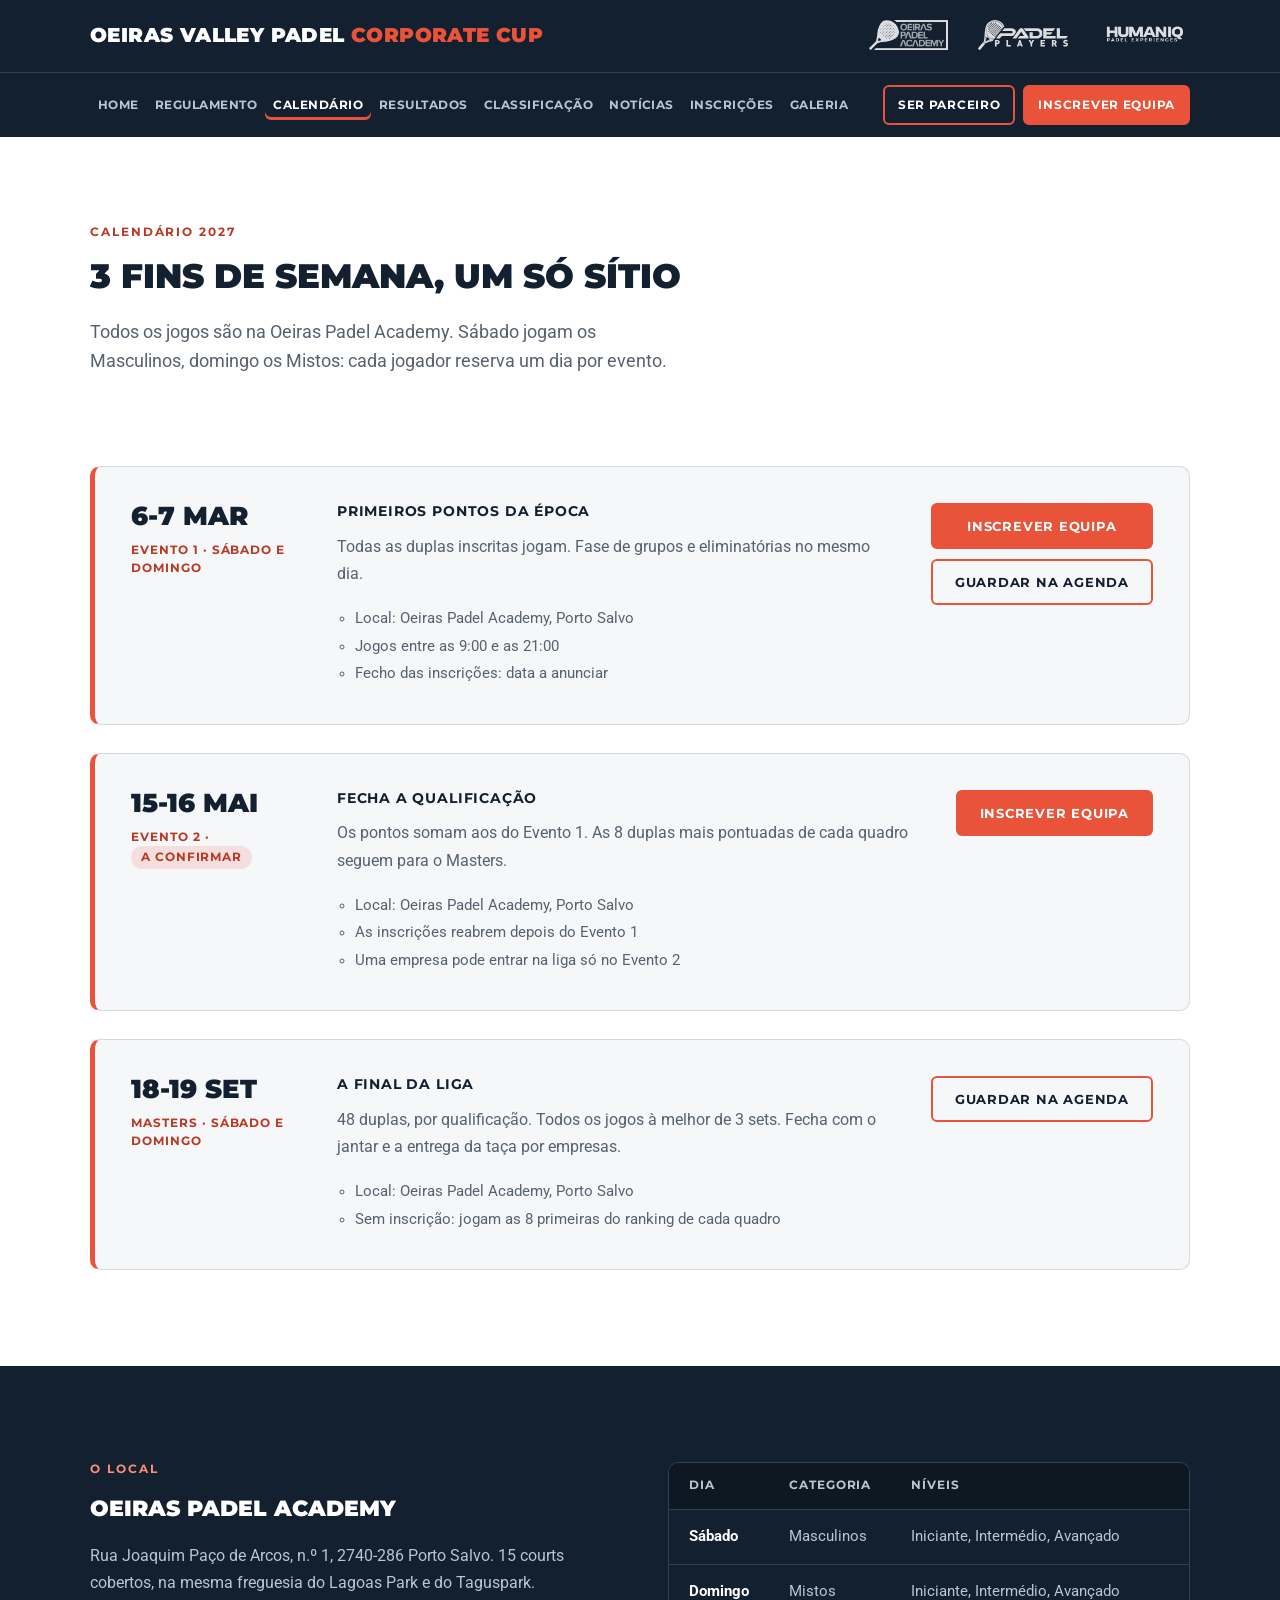
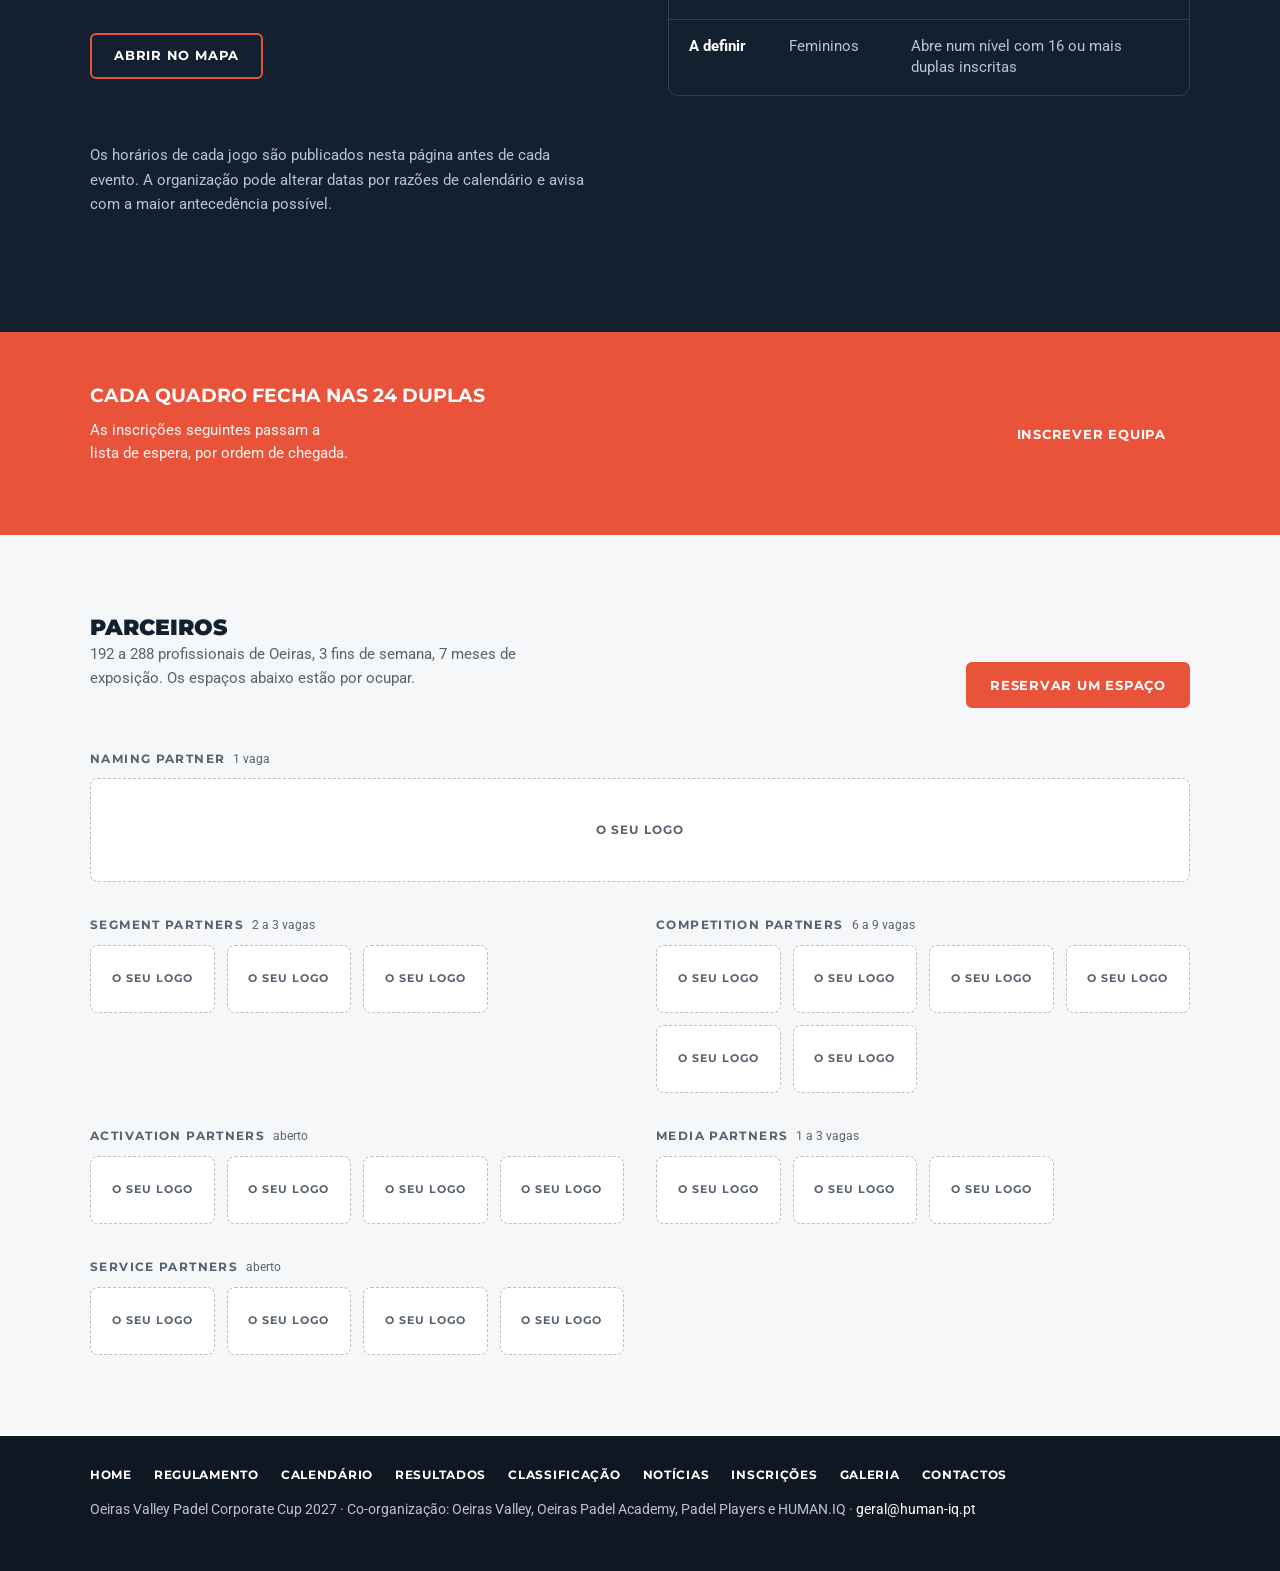
==== calendario.html @ 3c4a28ff "Add files via upload" ====
<!doctype html>
<html lang="pt-PT">
<head>
<meta charset="utf-8">
<meta name="viewport" content="width=device-width,initial-scale=1,viewport-fit=cover">
<title>Calendário · Oeiras Valley Padel Corporate Cup 2027</title>
<meta name="description" content="Datas e local da Oeiras Valley Padel Corporate Cup 2027: Evento 1 a 6-7 de março, Evento 2 a 15-16 de maio (a confirmar) e Masters a 18-19 de setembro.">
<link rel="preconnect" href="https://fonts.googleapis.com">
<link rel="stylesheet" href="https://fonts.googleapis.com/css2?family=Montserrat:wght@700;900&family=Roboto:wght@400;500;700&display=swap">
<link rel="stylesheet" href="assets/css/site.css">
</head>
<body class="ov-page" data-page="calendario">
<div id="ov-header"></div>

<main id="conteudo">

<section class="ov-pagehead">
  <div class="ov-wrap">
    <p class="ov-eyebrow">Calendário 2027</p>
    <h2 class="ov-h2">3 fins de semana, um só sítio</h2>
    <p class="ov-lead">Todos os jogos são na Oeiras Padel Academy. Sábado jogam os Masculinos, domingo os Mistos: cada jogador reserva um dia por evento.</p>
  </div>
</section>

<section class="ov-section ov-tight">
  <div class="ov-wrap">
    <ol class="ov-timeline">
      <li class="ov-event">
        <div class="ov-date">6-7 mar<small>Evento 1 · sábado e domingo</small></div>
        <div>
          <h3 class="ov-h4">Primeiros pontos da época</h3>
          <p>Todas as duplas inscritas jogam. Fase de grupos e eliminatórias no mesmo dia.</p>
          <ul>
            <li>Local: Oeiras Padel Academy, Porto Salvo</li>
            <li>Jogos entre as 9:00 e as 21:00</li>
            <li>Fecho das inscrições: data a anunciar</li>
          </ul>
        </div>
        <div class="ov-side">
          <a class="ov-btn" href="inscricoes.html">Inscrever equipa</a>
          <a class="ov-btn ov-ghost ov-sm" data-ics="Corporate Cup Evento 1|20270306|20270308" href="#">Guardar na agenda</a>
        </div>
      </li>
      <li class="ov-event">
        <div class="ov-date">15-16 mai<small>Evento 2 · <span class="ov-tag">A confirmar</span></small></div>
        <div>
          <h3 class="ov-h4">Fecha a qualificação</h3>
          <p>Os pontos somam aos do Evento 1. As 8 duplas mais pontuadas de cada quadro seguem para o Masters.</p>
          <ul>
            <li>Local: Oeiras Padel Academy, Porto Salvo</li>
            <li>As inscrições reabrem depois do Evento 1</li>
            <li>Uma empresa pode entrar na liga só no Evento 2</li>
          </ul>
        </div>
        <div class="ov-side">
          <a class="ov-btn" href="inscricoes.html">Inscrever equipa</a>
        </div>
      </li>
      <li class="ov-event">
        <div class="ov-date">18-19 set<small>Masters · sábado e domingo</small></div>
        <div>
          <h3 class="ov-h4">A final da liga</h3>
          <p>48 duplas, por qualificação. Todos os jogos à melhor de 3 sets. Fecha com o jantar e a entrega da taça por empresas.</p>
          <ul>
            <li>Local: Oeiras Padel Academy, Porto Salvo</li>
            <li>Sem inscrição: jogam as 8 primeiras do ranking de cada quadro</li>
          </ul>
        </div>
        <div class="ov-side">
          <a class="ov-btn ov-ghost ov-sm" data-ics="Corporate Cup Masters|20270918|20270920" href="#">Guardar na agenda</a>
        </div>
      </li>
    </ol>
  </div>
</section>

<section class="ov-section ov-alt">
  <div class="ov-wrap">
    <div class="ov-grid ov-g2">
      <div>
        <p class="ov-eyebrow">O local</p>
        <h3 class="ov-h3">Oeiras Padel Academy</h3>
        <p class="ov-text">Rua Joaquim Paço de Arcos, n.º 1, 2740-286 Porto Salvo. 15 courts cobertos, na mesma freguesia do Lagoas Park e do Taguspark.</p>
        <div class="ov-actions">
          <a class="ov-btn ov-ghost" href="https://www.google.com/maps/search/?api=1&query=Oeiras+Padel+Academy+Porto+Salvo" target="_blank" rel="noopener">Abrir no mapa</a>
        </div>
      </div>
      <div class="ov-tablewrap">
        <table class="ov-table">
          <thead><tr><th>Dia</th><th>Categoria</th><th>Níveis</th></tr></thead>
          <tbody>
            <tr><td><strong>Sábado</strong></td><td>Masculinos</td><td>Iniciante, Intermédio, Avançado</td></tr>
            <tr><td><strong>Domingo</strong></td><td>Mistos</td><td>Iniciante, Intermédio, Avançado</td></tr>
            <tr><td><strong>A definir</strong></td><td>Femininos</td><td>Abre num nível com 16 ou mais duplas inscritas</td></tr>
          </tbody>
        </table>
      </div>
    </div>
    <p class="ov-text ov-small" style="margin-top:48px">Os horários de cada jogo são publicados nesta página antes de cada evento. A organização pode alterar datas por razões de calendário e avisa com a maior antecedência possível.</p>
  </div>
</section>

<section class="ov-band">
  <div class="ov-wrap">
    <p>Cada quadro fecha nas 24 duplas<small>As inscrições seguintes passam a lista de espera, por ordem de chegada.</small></p>
    <a class="ov-btn ov-lg" href="inscricoes.html">Inscrever equipa</a>
  </div>
</section>

</main>

<div id="ov-sponsors"></div>
<div id="ov-footer"></div>
<script src="assets/data/dados.js"></script>
<script src="assets/js/site.js"></script>
</body>
</html>
---- assets/css/site.css ----
/* Oeiras Valley Padel Corporate Cup 2027
   Estilos do site. Todas as classes começam por "ov-" para não colidirem com os estilos da ficha de inscrição.
   Tema: as secções são brancas com texto azul (#13202F). As zonas azuis (cabeçalho, herói, .ov-alt, parceiros, rodapé)
   usam as mesmas peças com as variáveis trocadas. */
:root{
  --ov-navy:#13202F; --ov-coral:#E8533A;
  --ov-display:'Montserrat','Arial Black',Arial,sans-serif; --ov-body:'Roboto','Helvetica Neue',Arial,sans-serif;
  /* secção branca */
  --ov-bg:#FFFFFF; --ov-fg:#13202F; --ov-muted:#56626F; --ov-line:#D3DAE1; --ov-card:#F5F7F9; --ov-deep:#EEF2F5; --ov-ink:#B83A24; --ov-num:#E8533A;
}
/* secção azul */
.ov-header,.ov-nav,.ov-hero,.ov-alt,.ov-footer{
  --ov-bg:#13202F; --ov-fg:#FFFFFF; --ov-muted:#B9C5D1; --ov-line:#2E4156; --ov-card:#1A2B3D; --ov-deep:#0E1823; --ov-ink:#FF8C76; --ov-num:#FF8C76;
  background:var(--ov-bg);color:var(--ov-fg);
}
.ov-tint{background:#F5F7F9;--ov-card:#FFFFFF}

body.ov-page{margin:0;background:var(--ov-bg);color:var(--ov-fg);font:16px/1.7 var(--ov-body);-webkit-font-smoothing:antialiased}
body.ov-page *,.ov-header *,.ov-nav *,.ov-sponsors *,.ov-footer *,.ov-pagehead *{box-sizing:border-box}
body.ov-page img{max-width:100%}
body.ov-page p{margin:0 0 18px}
body.ov-page main a{color:var(--ov-ink)}
[hidden]{display:none!important}
.ov-wrap{max-width:1148px;margin:0 auto;padding-inline:max(24px,env(safe-area-inset-left,0px)) max(24px,env(safe-area-inset-right,0px))}
.ov-skip{position:absolute;left:-9999px}
.ov-skip:focus{left:12px;top:12px;z-index:100;background:#fff;color:var(--ov-navy);padding:10px 14px;border-radius:6px}
.ov-header a:focus-visible,.ov-nav a:focus-visible,.ov-nav button:focus-visible,body.ov-page a:focus-visible,body.ov-page button:focus-visible,body.ov-page select:focus-visible,.ov-sponsors a:focus-visible,.ov-footer a:focus-visible{outline:3px solid var(--ov-coral);outline-offset:2px}

/* ===== cabeçalho: nome da competição à esquerda, logos dos co-organizadores à direita ===== */
.ov-header{font-family:var(--ov-body);min-height:72px}
.ov-brand{display:flex;align-items:center;justify-content:space-between;gap:16px 32px;padding-block:20px;flex-wrap:wrap}
.ov-brand h1{margin:0;font:900 clamp(15px,2.1vw,20px)/1.15 var(--ov-display);text-transform:uppercase;letter-spacing:.02em;text-wrap:balance;color:#fff}
.ov-brand h1 a{color:inherit;text-decoration:none}
.ov-brand h1 span{color:var(--ov-coral)}
.ov-orgs{display:flex;align-items:center;gap:30px;list-style:none;margin:0;padding:0}
.ov-orgs a{display:block;line-height:0;opacity:.85;transition:opacity .15s}
.ov-orgs a:hover{opacity:1}
.ov-orgs img{height:30px;width:auto;display:block}
/* versão minimalista: logos a uma só cor (branco) sobre o azul */
.ov-mono{filter:brightness(0) invert(1)}
@media (max-width:640px){.ov-orgs{gap:20px}.ov-orgs img{height:22px}}

/* ===== navegação: fica presa ao topo, com os 2 CTA sempre à vista ===== */
.ov-nav{position:sticky;top:0;z-index:50;border-top:1px solid var(--ov-line);font-family:var(--ov-body)}
.ov-nav .ov-wrap{display:flex;align-items:center;gap:12px;min-height:64px}
.ov-nav ul{display:flex;gap:0;list-style:none;margin:0;padding:0;flex:1;min-width:0}
.ov-nav li a{display:block;padding:8px 8px;border-radius:6px;color:var(--ov-muted);text-decoration:none;font:700 12px/1.2 var(--ov-display);text-transform:uppercase;letter-spacing:.04em;white-space:nowrap}
.ov-nav li a:hover{color:#fff;background:var(--ov-card)}
.ov-nav li a[aria-current=page]{color:#fff;box-shadow:inset 0 -3px 0 var(--ov-coral)}
.ov-cta{display:flex;gap:8px;flex:none}
.ov-toggle{display:none;background:transparent;color:#fff;border:1px solid var(--ov-line);border-radius:6px;padding:10px 12px;min-height:40px;font:700 12.5px/1 var(--ov-display);text-transform:uppercase;letter-spacing:.06em;cursor:pointer}
@media (max-width:1170px){
  .ov-toggle{display:block}
  .ov-nav .ov-wrap{flex-wrap:wrap;padding-block:10px}
  .ov-cta{margin-left:auto}
  .ov-nav ul{display:none;flex-basis:100%;flex-direction:column;gap:0;padding-bottom:6px}
  .ov-nav.ov-open ul{display:flex}
  .ov-nav li a{padding:14px 4px;border-bottom:1px solid var(--ov-line);border-radius:0}
}

/* ===== botões ===== */
.ov-btn,body.ov-page main a.ov-btn{display:inline-flex;align-items:center;justify-content:center;gap:8px;min-height:46px;padding:13px 22px;border-radius:6px;border:2px solid var(--ov-coral);background:var(--ov-coral);color:#fff;text-decoration:none;font:700 13px/1.1 var(--ov-display);text-transform:uppercase;letter-spacing:.06em;cursor:pointer;text-align:center}
.ov-btn:hover{filter:brightness(1.08)}
.ov-btn.ov-ghost,body.ov-page main a.ov-btn.ov-ghost{background:transparent;color:var(--ov-fg)}
.ov-btn.ov-ghost:hover{background:rgba(232,83,58,.12);filter:none}
.ov-btn.ov-sm{min-height:40px;padding:9px 13px;font-size:12px}
.ov-btn.ov-lg{min-height:52px;padding:15px 26px;font-size:13.5px}
@media (max-width:420px){.ov-cta .ov-ghost{display:none}}

/* ===== blocos de página ===== */
.ov-section{padding-block:96px}
.ov-section.ov-tight{padding-block:40px 96px}
.ov-eyebrow{font:700 12px/1.2 var(--ov-display);letter-spacing:.16em;text-transform:uppercase;color:var(--ov-ink);margin:0 0 18px}
.ov-h2{font:900 clamp(24px,3.4vw,34px)/1.15 var(--ov-display);text-transform:uppercase;margin:0 0 22px;text-wrap:balance;color:var(--ov-fg)}
.ov-h3{font:900 clamp(18px,2.2vw,22px)/1.25 var(--ov-display);text-transform:uppercase;margin:0 0 20px;text-wrap:balance;color:var(--ov-fg)}
.ov-h4{font:700 13.5px/1.3 var(--ov-display);text-transform:uppercase;letter-spacing:.06em;margin:0 0 12px;color:var(--ov-fg)}
.ov-lead{font-size:17.5px;line-height:1.65;color:var(--ov-muted);max-width:60ch;margin:0}
.ov-text{max-width:64ch;color:var(--ov-muted)}
.ov-text strong,.ov-lead strong{color:var(--ov-fg)}
.ov-small{font-size:14.5px;margin-top:28px}
.ov-actions{display:flex;flex-wrap:wrap;gap:14px;margin-top:36px}
.ov-gap{margin-top:56px}
.ov-gap-lg{margin-top:88px}
.ov-pagehead{padding-block:88px 32px;background:var(--ov-bg);color:var(--ov-fg)}

/* herói da home */
.ov-hero{position:relative;overflow:hidden}
.ov-hero .ov-wrap{display:grid;grid-template-columns:minmax(0,1.15fr) minmax(0,.85fr);gap:48px;align-items:center;padding-block:104px 96px}
.ov-hero .ov-h2{font-size:clamp(30px,4.6vw,48px);line-height:1.08;margin-bottom:26px}
.ov-facts{display:flex;flex-wrap:wrap;gap:10px 28px;margin:44px 0 0;padding:0;list-style:none;font-size:14.5px;color:var(--ov-muted)}
.ov-facts b{color:var(--ov-ink);font-weight:700;margin-right:8px}
.ov-court{height:360px;display:grid;place-items:center;min-width:0}
.ov-court svg{display:block;width:250px;height:auto;overflow:visible;transform:perspective(900px) rotateX(52deg) rotateZ(-32deg);transform-origin:center}
@media (max-width:860px){.ov-hero .ov-wrap{grid-template-columns:1fr;padding-block:64px 48px;gap:24px}.ov-court{height:230px;order:2}.ov-court svg{width:170px}}
@media (prefers-reduced-motion:no-preference){.ov-ball{animation:ov-ball 3.2s ease-in-out infinite alternate}@keyframes ov-ball{from{transform:translate(0,0)}to{transform:translate(64px,-150px)}}}

/* grelhas e cartões */
.ov-grid{display:grid;gap:28px}
.ov-g2{grid-template-columns:repeat(2,minmax(0,1fr));gap:56px}
.ov-g2.ov-cards{gap:28px}
.ov-g3{grid-template-columns:repeat(3,minmax(0,1fr))}
.ov-g4{grid-template-columns:repeat(4,minmax(0,1fr))}
@media (max-width:980px){.ov-g3,.ov-g4{grid-template-columns:repeat(2,minmax(0,1fr))}}
@media (max-width:760px){.ov-g2{grid-template-columns:1fr;gap:40px}}
@media (max-width:600px){.ov-g3,.ov-g4{grid-template-columns:1fr}}
.ov-card{background:var(--ov-card);border:1px solid var(--ov-line);border-radius:10px;padding:30px;min-width:0}
.ov-card p:last-child{margin-bottom:0}
.ov-card p{color:var(--ov-muted)}
.ov-card.ov-accent{border-left:5px solid var(--ov-coral)}
.ov-num{font:900 clamp(34px,4.6vw,48px)/1 var(--ov-display);color:var(--ov-num);font-variant-numeric:tabular-nums;display:block;margin-bottom:14px}
.ov-stat b{display:block;font:700 13.5px/1.3 var(--ov-display);text-transform:uppercase;letter-spacing:.06em;margin-bottom:6px}
.ov-stat span:last-child{color:var(--ov-muted);font-size:14.5px;line-height:1.55;display:block}
.ov-tag{display:inline-block;font:700 11.5px/1 var(--ov-display);letter-spacing:.08em;text-transform:uppercase;padding:6px 10px;border-radius:999px;background:rgba(232,83,58,.14);color:var(--ov-ink);vertical-align:middle}
.ov-tag.ov-neutral{background:var(--ov-deep);color:var(--ov-muted);margin-right:8px}

/* faixa dupla de CTA: equipas e parceiros */
.ov-hooks{display:grid;grid-template-columns:repeat(2,minmax(0,1fr));gap:28px}
@media (max-width:760px){.ov-hooks{grid-template-columns:1fr}}
.ov-hook{border-radius:12px;padding:40px;display:flex;flex-direction:column;gap:14px;align-items:flex-start}
.ov-hook .ov-h3{margin:0}
.ov-hook p{margin:0 0 14px;max-width:44ch}
.ov-hook .ov-btn{margin-top:auto}
.ov-hook.ov-team{background:var(--ov-coral);color:#fff}
.ov-hook.ov-team .ov-h3{color:#fff}
.ov-hook.ov-team .ov-btn{background:#fff;border-color:#fff;color:var(--ov-navy)}
.ov-hook.ov-brand-hook{background:transparent;border:2px solid var(--ov-coral)}
.ov-hook.ov-brand-hook p{color:var(--ov-muted)}
.ov-band{background:var(--ov-coral);color:#fff}
.ov-band .ov-wrap{display:flex;flex-wrap:wrap;align-items:center;justify-content:space-between;gap:24px 40px;padding-block:52px}
.ov-band p{margin:0;font:700 clamp(16px,2vw,19px)/1.3 var(--ov-display);text-transform:uppercase;max-width:36ch;text-wrap:balance}
.ov-band small{display:block;font:400 15px/1.55 var(--ov-body);text-transform:none;margin-top:10px;opacity:.95}
.ov-band .ov-btn{background:#fff;border-color:#fff;color:var(--ov-navy)}

/* tabelas */
.ov-tablewrap{overflow-x:auto;border:1px solid var(--ov-line);border-radius:10px;background:var(--ov-bg)}
.ov-table{border-collapse:collapse;width:100%;font-size:14.5px;line-height:1.5;font-variant-numeric:tabular-nums}
.ov-table th,.ov-table td{padding:16px 20px;text-align:left;border-bottom:1px solid var(--ov-line);vertical-align:top}
.ov-table tr:last-child td{border-bottom:0}
.ov-table thead th{font:700 11.5px/1.2 var(--ov-display);text-transform:uppercase;letter-spacing:.08em;color:var(--ov-muted);background:var(--ov-deep);white-space:nowrap}
.ov-table td.ov-n,.ov-table th.ov-n{text-align:right}
.ov-table td.ov-pos{font:900 16px/1.4 var(--ov-display);color:var(--ov-num);width:1%}
.ov-table td.ov-total{font-weight:700;color:var(--ov-fg)}
.ov-table td{color:var(--ov-muted)}
.ov-table td strong{color:var(--ov-fg)}

/* linha do tempo do calendário */
.ov-timeline{list-style:none;margin:0;padding:0;display:grid;gap:28px}
.ov-event{display:grid;grid-template-columns:170px minmax(0,1fr) auto;gap:36px;align-items:start;background:var(--ov-card);border:1px solid var(--ov-line);border-left:5px solid var(--ov-coral);border-radius:10px;padding:36px}
.ov-date{font:900 26px/1 var(--ov-display);text-transform:uppercase;color:var(--ov-fg)}
.ov-date small{display:block;font:700 12px/1.5 var(--ov-display);letter-spacing:.08em;color:var(--ov-ink);margin-top:12px}
.ov-event ul{margin:16px 0 0;padding-left:18px;color:var(--ov-muted);font-size:14.5px;line-height:1.9}
.ov-event p{color:var(--ov-muted);margin:0}
.ov-event .ov-side{display:grid;gap:10px;justify-items:stretch;min-width:190px}
@media (max-width:820px){.ov-event{grid-template-columns:1fr;gap:22px;padding:28px}.ov-event .ov-side{min-width:0;display:flex;flex-wrap:wrap}}

/* filtros (resultados, classificação, galeria) */
.ov-filters{display:flex;flex-wrap:wrap;gap:16px 20px;margin:0 0 36px;align-items:end}
.ov-filters label{display:grid;gap:8px;font:700 11.5px/1.2 var(--ov-display);text-transform:uppercase;letter-spacing:.08em;color:var(--ov-muted)}
.ov-filters select{font:500 15px/1.2 var(--ov-body);color:var(--ov-fg);background:var(--ov-bg);border:1px solid var(--ov-line);border-radius:6px;padding:10px 12px;min-height:46px;min-width:180px}
@media (max-width:600px){.ov-filters label{flex:1 1 140px;min-width:0}.ov-filters select{min-width:0;width:100%}}
.ov-chips{display:flex;flex-wrap:wrap;gap:10px}
.ov-chip{font:700 12px/1 var(--ov-display);text-transform:uppercase;letter-spacing:.06em;color:var(--ov-muted);background:transparent;border:1px solid var(--ov-line);border-radius:999px;padding:11px 16px;min-height:40px;cursor:pointer}
.ov-chip[aria-pressed=true]{background:var(--ov-fg);border-color:var(--ov-fg);color:var(--ov-bg)}
.ov-note{border:1px dashed var(--ov-coral);border-radius:8px;padding:14px 18px;font-size:14px;color:var(--ov-muted);margin:0 0 32px}
.ov-note strong{color:var(--ov-fg)}
.ov-empty{border:1px dashed var(--ov-line);border-radius:10px;padding:56px 24px;text-align:center;color:var(--ov-muted)}
.ov-empty b{display:block;font:700 14px/1.3 var(--ov-display);text-transform:uppercase;letter-spacing:.06em;color:var(--ov-fg);margin-bottom:10px}

/* jogos */
.ov-group{margin:0 0 44px}
.ov-match{display:grid;grid-template-columns:minmax(0,1fr) auto minmax(0,1fr);gap:16px;align-items:center;padding:18px 22px;border-bottom:1px solid var(--ov-line)}
.ov-match:last-child{border-bottom:0}
.ov-side-b{text-align:right}
.ov-match .ov-pair{color:var(--ov-muted);line-height:1.45}
.ov-match .ov-pair b{display:block;color:var(--ov-fg);font-weight:500}
.ov-match .ov-pair small{font-size:13px}
.ov-match .ov-win b{font-weight:700}
.ov-match .ov-win b::before{content:"";display:inline-block;width:8px;height:8px;border-radius:50%;background:var(--ov-coral);margin-right:8px;vertical-align:middle}
.ov-score{font:900 16px/1 var(--ov-display);font-variant-numeric:tabular-nums;color:var(--ov-fg);background:var(--ov-deep);border:1px solid var(--ov-line);border-radius:6px;padding:10px 14px;white-space:nowrap}
@media (max-width:560px){.ov-match{grid-template-columns:1fr auto}.ov-match .ov-score{grid-row:1/3;grid-column:2}.ov-side-b{text-align:left}}

/* notícias e galeria */
.ov-news{display:flex;flex-direction:column;overflow:hidden;padding:0}
.ov-news .ov-body{padding:26px;display:flex;flex-direction:column;gap:10px;flex:1}
.ov-news .ov-meta{font-size:13px;color:var(--ov-muted)}
.ov-news p{font-size:15px;line-height:1.6}
.ov-news .ov-h4{margin:0}
.ov-news .ov-more{margin-top:auto;padding-top:8px;font:700 12px/1.2 var(--ov-display);text-transform:uppercase;letter-spacing:.06em}
.ov-ph{aspect-ratio:16/10;background:repeating-linear-gradient(135deg,var(--ov-deep) 0 14px,var(--ov-card) 14px 28px);display:grid;place-items:center;color:var(--ov-muted);font:700 11.5px/1.5 var(--ov-display);letter-spacing:.1em;text-transform:uppercase;text-align:center;padding:10px}
.ov-thumb{aspect-ratio:16/10;object-fit:cover;width:100%;display:block}
.ov-gallery{display:grid;grid-template-columns:repeat(3,minmax(0,1fr));gap:24px}
@media (max-width:800px){.ov-gallery{grid-template-columns:repeat(2,minmax(0,1fr))}}
@media (max-width:480px){.ov-gallery{grid-template-columns:1fr}}
.ov-tile{position:relative;margin:0;border:1px solid var(--ov-line);border-radius:10px;overflow:hidden;background:var(--ov-card)}
.ov-tile a,.ov-tile button{display:block;width:100%;padding:0;border:0;background:none;color:inherit;cursor:pointer;text-align:left}
.ov-tile figcaption{padding:14px 16px;font-size:13.5px;color:var(--ov-muted);display:flex;justify-content:space-between;gap:10px;align-items:center}
.ov-tile .ov-tag{position:absolute;top:12px;left:12px;background:var(--ov-navy);color:#fff}
.ov-lightbox{border:0;padding:0;background:transparent;max-width:min(1000px,94vw);max-height:92vh}
.ov-lightbox::backdrop{background:rgba(6,12,19,.88)}
.ov-lightbox img{display:block;max-width:100%;max-height:82vh;border-radius:8px}
.ov-lightbox p{color:#fff;margin:10px 0 0;font:15px/1.4 var(--ov-body)}
.ov-lightbox button{position:absolute;top:8px;right:8px;background:var(--ov-navy);color:#fff;border:1px solid #2E4156;border-radius:6px;padding:8px 12px;cursor:pointer;font:700 12px var(--ov-display);text-transform:uppercase}

/* contactos */
.ov-contact{display:grid;gap:14px;align-content:start;padding:36px}
.ov-contact .ov-logo{height:64px;display:flex;align-items:center;margin-bottom:6px}
.ov-contact .ov-logo img{max-height:52px;max-width:190px;width:auto}
.ov-contact .ov-logo.ov-plate{background:var(--ov-navy);border-radius:8px;padding:10px 18px;justify-self:start}
.ov-contact .ov-logo.ov-plate img{max-height:40px}
.ov-contact .ov-h4{margin:0}
.ov-contact dl{margin:8px 0 0;display:grid;gap:14px;font-size:15px}
.ov-contact dt{font:700 11.5px/1.2 var(--ov-display);text-transform:uppercase;letter-spacing:.08em;color:var(--ov-muted)}
.ov-contact dd{margin:4px 0 0;overflow-wrap:anywhere}
.ov-todo{color:var(--ov-muted);font-style:italic}

/* ===== parceiros: última secção de cada página ===== */
.ov-sponsors{background:#F5F7F9;color:var(--ov-fg);font-family:var(--ov-body);padding-block:80px}
.ov-sponsors-head{display:flex;flex-wrap:wrap;justify-content:space-between;align-items:end;gap:20px 32px;margin-bottom:44px}
.ov-sponsors-head h2{font:900 clamp(18px,2.2vw,22px)/1.2 var(--ov-display);text-transform:uppercase;margin:0}
.ov-sponsors-head p{margin:10px 0 0;color:var(--ov-muted);font-size:15px;line-height:1.6;max-width:56ch}
.ov-tiers{display:grid;grid-template-columns:repeat(12,minmax(0,1fr));gap:36px 32px}
.ov-tier{grid-column:span 6;min-width:0}
.ov-tier.ov-t1{grid-column:span 12}
.ov-tier h3{font:700 11.5px/1.2 var(--ov-display);letter-spacing:.12em;text-transform:uppercase;color:var(--ov-muted);margin:0 0 12px;display:flex;gap:8px;align-items:baseline}
.ov-tier h3 small{font:400 12px var(--ov-body);letter-spacing:0;text-transform:none}
.ov-slots{display:grid;gap:12px;grid-template-columns:repeat(auto-fill,minmax(120px,1fr))}
.ov-slot{height:68px;border:1px dashed #B4C0CC;border-radius:8px;background:#fff;display:grid;place-items:center;padding:8px;color:var(--ov-muted);font:700 10.5px/1.2 var(--ov-display);letter-spacing:.1em;text-transform:uppercase;text-align:center;text-decoration:none}
a.ov-slot:hover{border-color:var(--ov-coral);color:var(--ov-ink)}
.ov-slot.ov-filled{border-style:solid;background:#fff}
.ov-slot img{max-height:100%;max-width:100%;object-fit:contain}
.ov-t1 .ov-slots{grid-template-columns:minmax(0,1fr)}
.ov-t1 .ov-slot{height:104px;font-size:12px}
@media (max-width:760px){.ov-tier{grid-column:span 12}}

/* ===== rodapé: separado do corpo por uma linha branca contínua de 1pt ===== */
.ov-footer{--ov-bg:#0E1823;border-top:1pt solid #FFFFFF;color:var(--ov-muted);font:13.5px/1.6 var(--ov-body);text-align:left;padding:28px 0 32px}
.ov-footer .ov-wrap{display:grid;gap:14px}
.ov-footer nav ul{display:flex;flex-wrap:wrap;gap:6px 22px;list-style:none;margin:0;padding:0}
.ov-footer a{color:#fff;text-decoration:none}
.ov-footer a:hover{text-decoration:underline}
.ov-footer nav a{font:700 12px/1.6 var(--ov-display);text-transform:uppercase;letter-spacing:.06em}
.ov-footer p{margin:0}
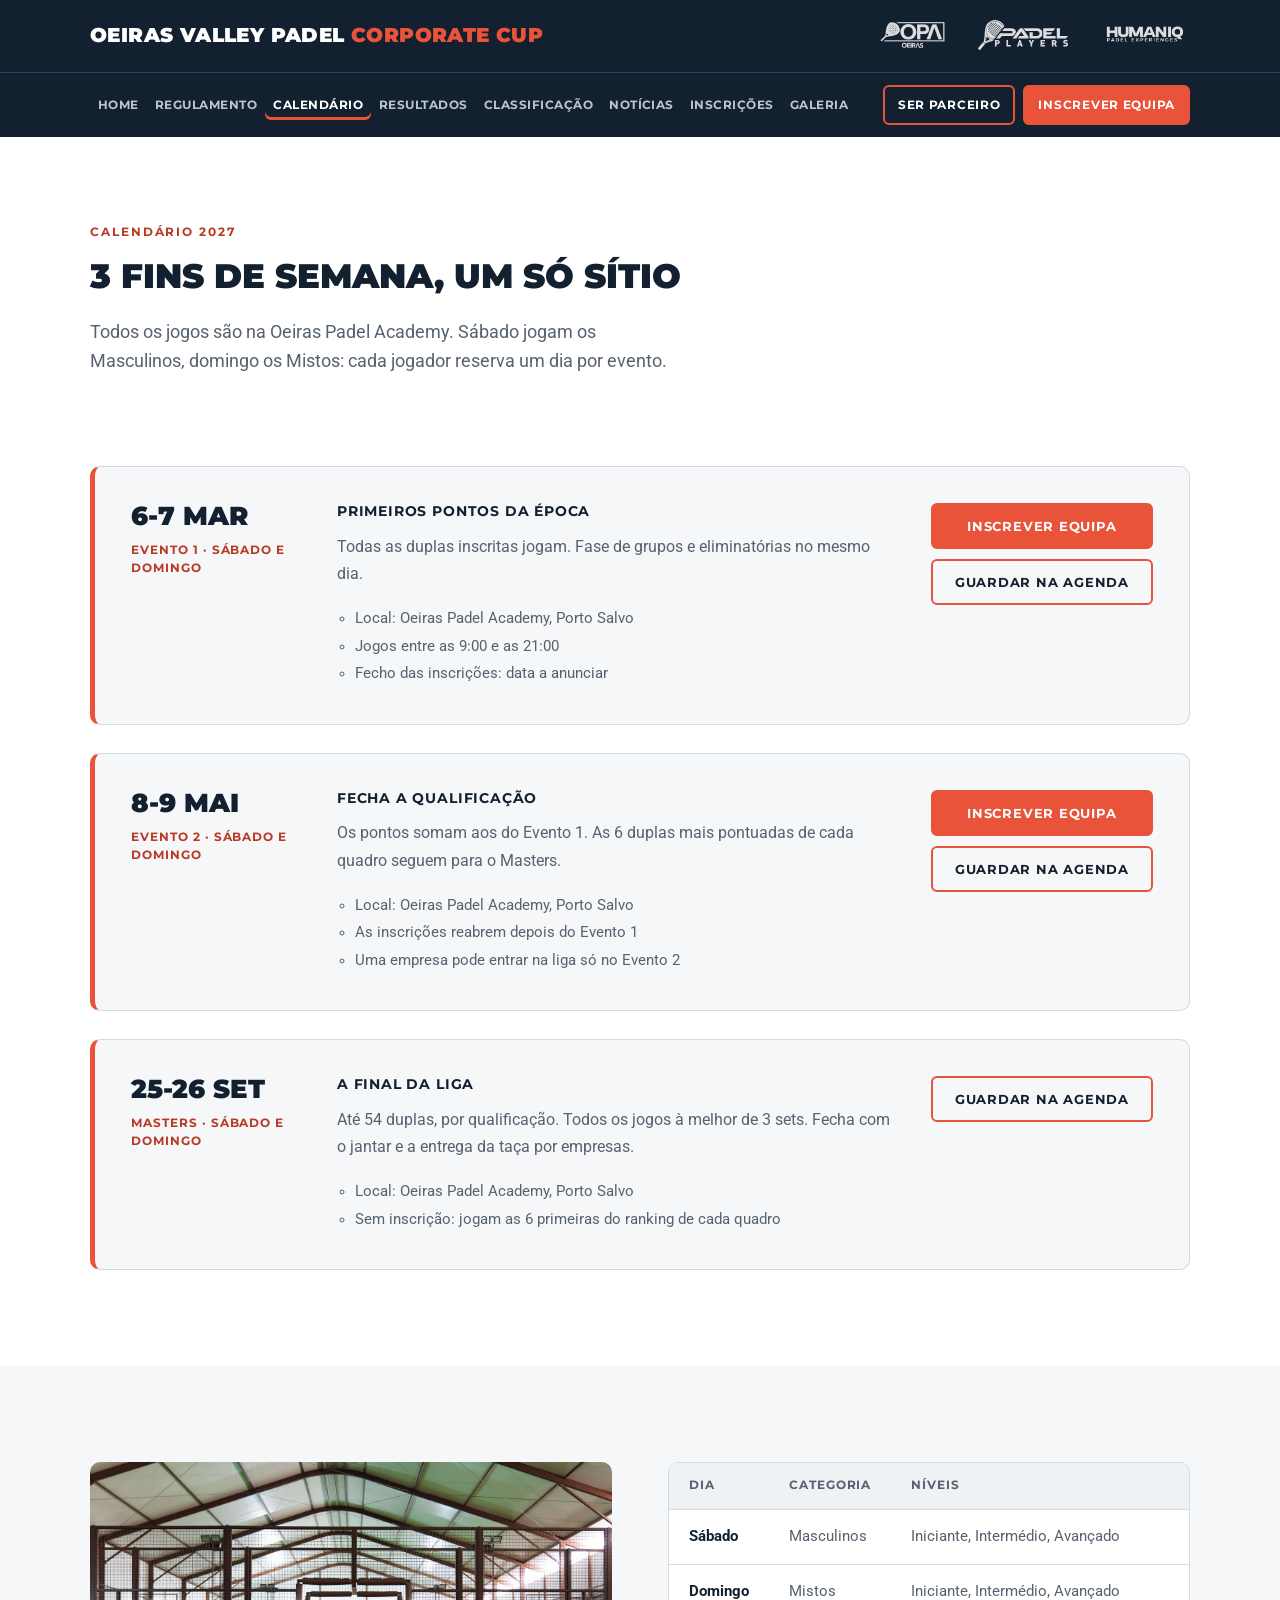
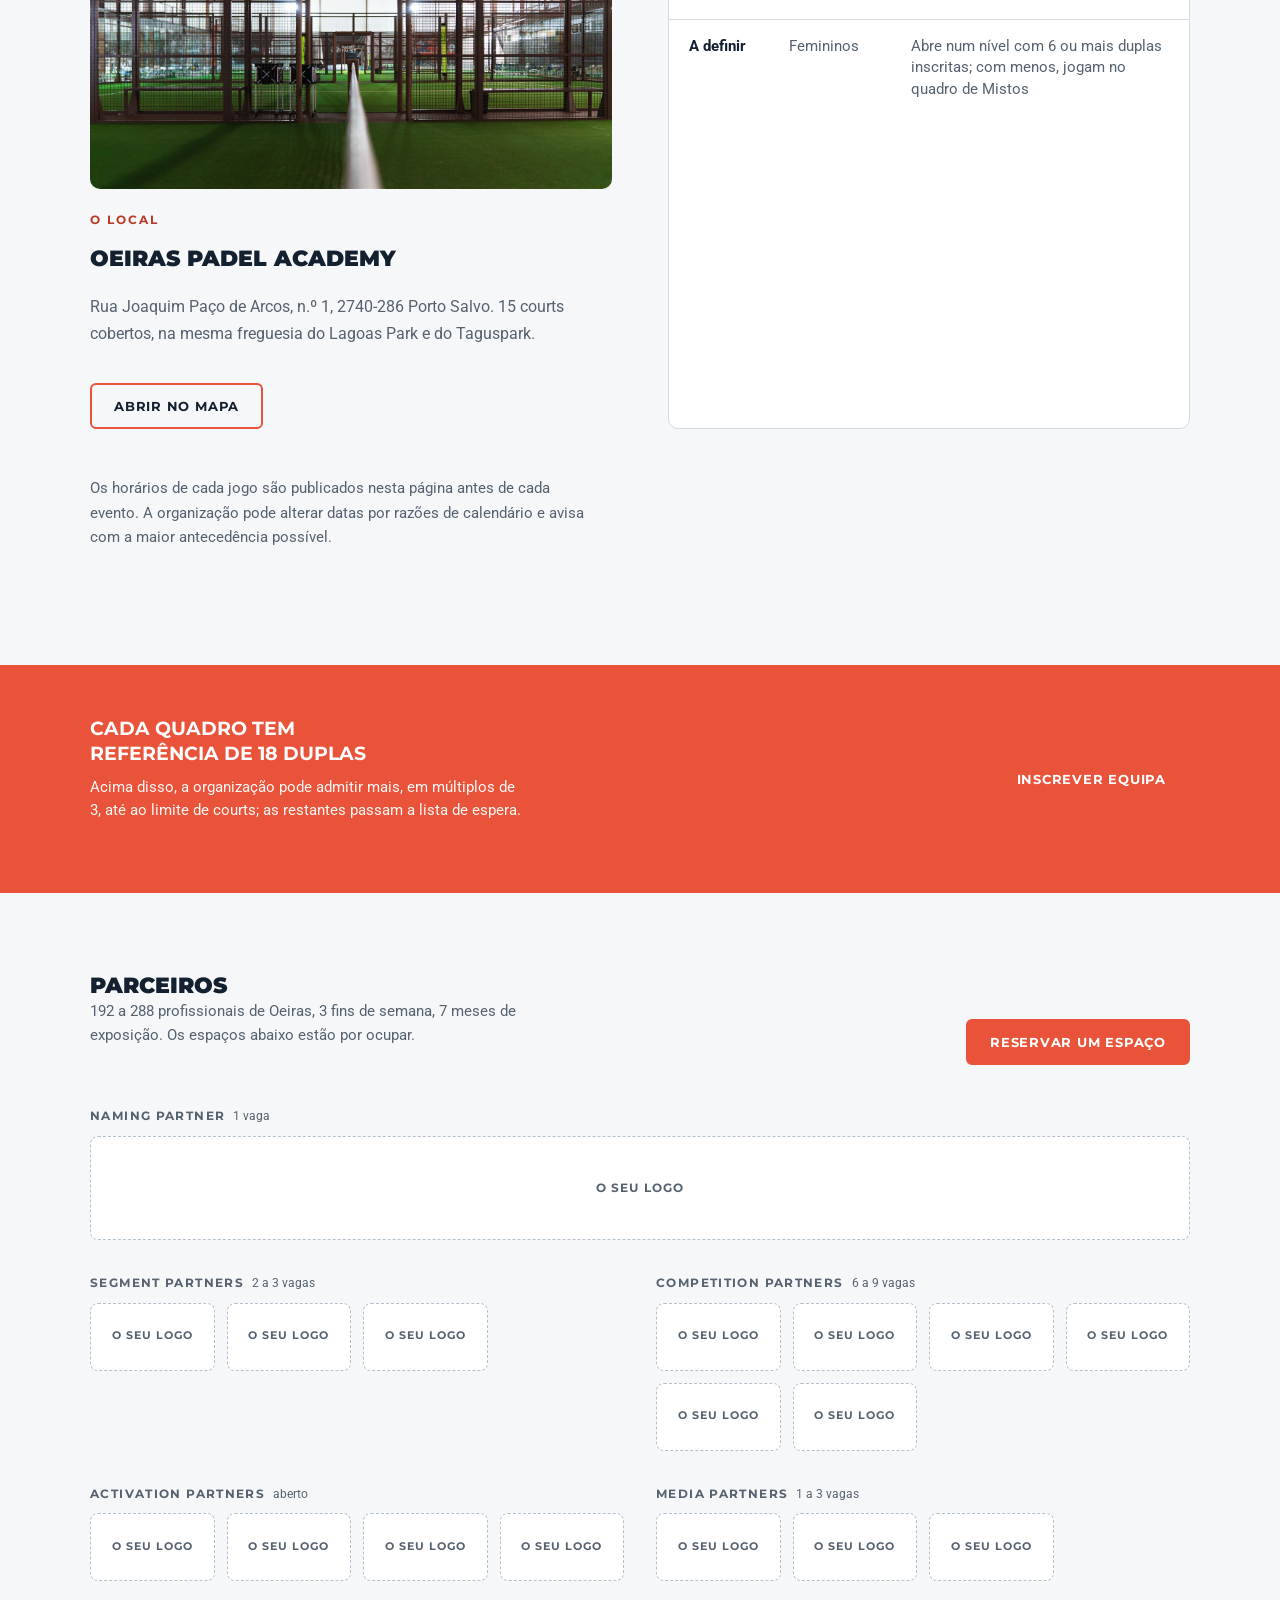
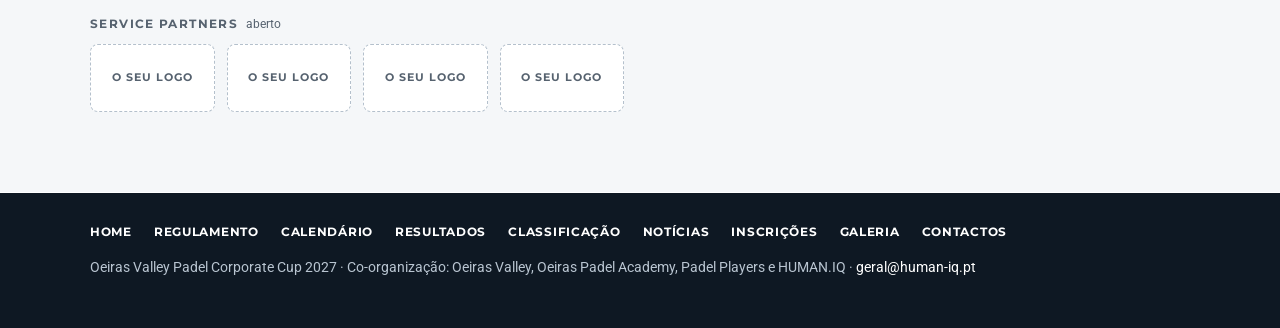
==== commit cbb54610: "Add files via upload" ====
--- a/calendario.html
+++ b/calendario.html
@@ -4,7 +4,7 @@
 <meta charset="utf-8">
 <meta name="viewport" content="width=device-width,initial-scale=1,viewport-fit=cover">
 <title>Calendário · Oeiras Valley Padel Corporate Cup 2027</title>
-<meta name="description" content="Datas e local da Oeiras Valley Padel Corporate Cup 2027: Evento 1 a 6-7 de março, Evento 2 a 15-16 de maio (a confirmar) e Masters a 18-19 de setembro.">
+<meta name="description" content="Datas e local da Oeiras Valley Padel Corporate Cup 2027: Evento 1 a 6-7 de março, Evento 2 a 8-9 de maio e Masters a 25-26 de setembro.">
 <link rel="preconnect" href="https://fonts.googleapis.com">
 <link rel="stylesheet" href="https://fonts.googleapis.com/css2?family=Montserrat:wght@700;900&family=Roboto:wght@400;500;700&display=swap">
 <link rel="stylesheet" href="assets/css/site.css">
@@ -42,10 +42,10 @@
         </div>
       </li>
       <li class="ov-event">
-        <div class="ov-date">15-16 mai<small>Evento 2 · <span class="ov-tag">A confirmar</span></small></div>
+        <div class="ov-date">8-9 mai<small>Evento 2 · sábado e domingo</small></div>
         <div>
           <h3 class="ov-h4">Fecha a qualificação</h3>
-          <p>Os pontos somam aos do Evento 1. As 8 duplas mais pontuadas de cada quadro seguem para o Masters.</p>
+          <p>Os pontos somam aos do Evento 1. As 6 duplas mais pontuadas de cada quadro seguem para o Masters.</p>
           <ul>
             <li>Local: Oeiras Padel Academy, Porto Salvo</li>
             <li>As inscrições reabrem depois do Evento 1</li>
@@ -54,20 +54,21 @@
         </div>
         <div class="ov-side">
           <a class="ov-btn" href="inscricoes.html">Inscrever equipa</a>
+          <a class="ov-btn ov-ghost ov-sm" data-ics="Corporate Cup Evento 2|20270508|20270510" href="#">Guardar na agenda</a>
         </div>
       </li>
       <li class="ov-event">
-        <div class="ov-date">18-19 set<small>Masters · sábado e domingo</small></div>
+        <div class="ov-date">25-26 set<small>Masters · sábado e domingo</small></div>
         <div>
           <h3 class="ov-h4">A final da liga</h3>
-          <p>48 duplas, por qualificação. Todos os jogos à melhor de 3 sets. Fecha com o jantar e a entrega da taça por empresas.</p>
+          <p>Até 54 duplas, por qualificação. Todos os jogos à melhor de 3 sets. Fecha com o jantar e a entrega da taça por empresas.</p>
           <ul>
             <li>Local: Oeiras Padel Academy, Porto Salvo</li>
-            <li>Sem inscrição: jogam as 8 primeiras do ranking de cada quadro</li>
+            <li>Sem inscrição: jogam as 6 primeiras do ranking de cada quadro</li>
           </ul>
         </div>
         <div class="ov-side">
-          <a class="ov-btn ov-ghost ov-sm" data-ics="Corporate Cup Masters|20270918|20270920" href="#">Guardar na agenda</a>
+          <a class="ov-btn ov-ghost ov-sm" data-ics="Corporate Cup Masters|20270925|20270927" href="#">Guardar na agenda</a>
         </div>
       </li>
     </ol>
@@ -78,6 +79,7 @@
   <div class="ov-wrap">
     <div class="ov-grid ov-g2">
       <div>
+        <img src="assets/img/fotos/opa-campos.jpg" alt="Courts cobertos da Oeiras Padel Academy" style="width:100%;border-radius:10px;display:block;aspect-ratio:16/10;object-fit:cover;margin-bottom:24px">
         <p class="ov-eyebrow">O local</p>
         <h3 class="ov-h3">Oeiras Padel Academy</h3>
         <p class="ov-text">Rua Joaquim Paço de Arcos, n.º 1, 2740-286 Porto Salvo. 15 courts cobertos, na mesma freguesia do Lagoas Park e do Taguspark.</p>
@@ -91,7 +93,7 @@
           <tbody>
             <tr><td><strong>Sábado</strong></td><td>Masculinos</td><td>Iniciante, Intermédio, Avançado</td></tr>
             <tr><td><strong>Domingo</strong></td><td>Mistos</td><td>Iniciante, Intermédio, Avançado</td></tr>
-            <tr><td><strong>A definir</strong></td><td>Femininos</td><td>Abre num nível com 16 ou mais duplas inscritas</td></tr>
+            <tr><td><strong>A definir</strong></td><td>Femininos</td><td>Abre num nível com 6 ou mais duplas inscritas; com menos, jogam no quadro de Mistos</td></tr>
           </tbody>
         </table>
       </div>
@@ -102,7 +104,7 @@
 
 <section class="ov-band">
   <div class="ov-wrap">
-    <p>Cada quadro fecha nas 24 duplas<small>As inscrições seguintes passam a lista de espera, por ordem de chegada.</small></p>
+    <p>Cada quadro tem referência de 18 duplas<small>Acima disso, a organização pode admitir mais, em múltiplos de 3, até ao limite de courts; as restantes passam a lista de espera.</small></p>
     <a class="ov-btn ov-lg" href="inscricoes.html">Inscrever equipa</a>
   </div>
 </section>
--- a/assets/css/site.css
+++ b/assets/css/site.css
@@ -1,19 +1,19 @@
 /* Oeiras Valley Padel Corporate Cup 2027
    Estilos do site. Todas as classes começam por "ov-" para não colidirem com os estilos da ficha de inscrição.
-   Tema: as secções são brancas com texto azul (#13202F). As zonas azuis (cabeçalho, herói, .ov-alt, parceiros, rodapé)
-   usam as mesmas peças com as variáveis trocadas. */
+   Tema: a generalidade do site é branca ou cinza claro, com texto azul (#13202F) e o coral como única cor de destaque.
+   O azul-marinho fica reservado à barra de topo (cabeçalho + navegação) e ao rodapé; o resto do site não usa fundos azuis. */
 :root{
   --ov-navy:#13202F; --ov-coral:#E8533A;
   --ov-display:'Montserrat','Arial Black',Arial,sans-serif; --ov-body:'Roboto','Helvetica Neue',Arial,sans-serif;
   /* secção branca */
   --ov-bg:#FFFFFF; --ov-fg:#13202F; --ov-muted:#56626F; --ov-line:#D3DAE1; --ov-card:#F5F7F9; --ov-deep:#EEF2F5; --ov-ink:#B83A24; --ov-num:#E8533A;
 }
-/* secção azul */
-.ov-header,.ov-nav,.ov-hero,.ov-alt,.ov-footer{
+/* barra de topo e rodapé: as 2 únicas zonas em azul-marinho */
+.ov-header,.ov-nav,.ov-footer{
   --ov-bg:#13202F; --ov-fg:#FFFFFF; --ov-muted:#B9C5D1; --ov-line:#2E4156; --ov-card:#1A2B3D; --ov-deep:#0E1823; --ov-ink:#FF8C76; --ov-num:#FF8C76;
   background:var(--ov-bg);color:var(--ov-fg);
 }
-.ov-tint{background:#F5F7F9;--ov-card:#FFFFFF}
+.ov-tint,.ov-alt{background:#F5F7F9;--ov-card:#FFFFFF}
 
 body.ov-page{margin:0;background:var(--ov-bg);color:var(--ov-fg);font:16px/1.7 var(--ov-body);-webkit-font-smoothing:antialiased}
 body.ov-page *,.ov-header *,.ov-nav *,.ov-sponsors *,.ov-footer *,.ov-pagehead *{box-sizing:border-box}
@@ -85,14 +85,11 @@
 
 /* herói da home */
 .ov-hero{position:relative;overflow:hidden}
-.ov-hero .ov-wrap{display:grid;grid-template-columns:minmax(0,1.15fr) minmax(0,.85fr);gap:48px;align-items:center;padding-block:104px 96px}
+.ov-hero .ov-wrap{padding-block:104px 96px;max-width:760px}
 .ov-hero .ov-h2{font-size:clamp(30px,4.6vw,48px);line-height:1.08;margin-bottom:26px}
 .ov-facts{display:flex;flex-wrap:wrap;gap:10px 28px;margin:44px 0 0;padding:0;list-style:none;font-size:14.5px;color:var(--ov-muted)}
 .ov-facts b{color:var(--ov-ink);font-weight:700;margin-right:8px}
-.ov-court{height:360px;display:grid;place-items:center;min-width:0}
-.ov-court svg{display:block;width:250px;height:auto;overflow:visible;transform:perspective(900px) rotateX(52deg) rotateZ(-32deg);transform-origin:center}
-@media (max-width:860px){.ov-hero .ov-wrap{grid-template-columns:1fr;padding-block:64px 48px;gap:24px}.ov-court{height:230px;order:2}.ov-court svg{width:170px}}
-@media (prefers-reduced-motion:no-preference){.ov-ball{animation:ov-ball 3.2s ease-in-out infinite alternate}@keyframes ov-ball{from{transform:translate(0,0)}to{transform:translate(64px,-150px)}}}
+@media (max-width:860px){.ov-hero .ov-wrap{padding-block:64px 48px}}
 
 /* grelhas e cartões */
 .ov-grid{display:grid;gap:28px}
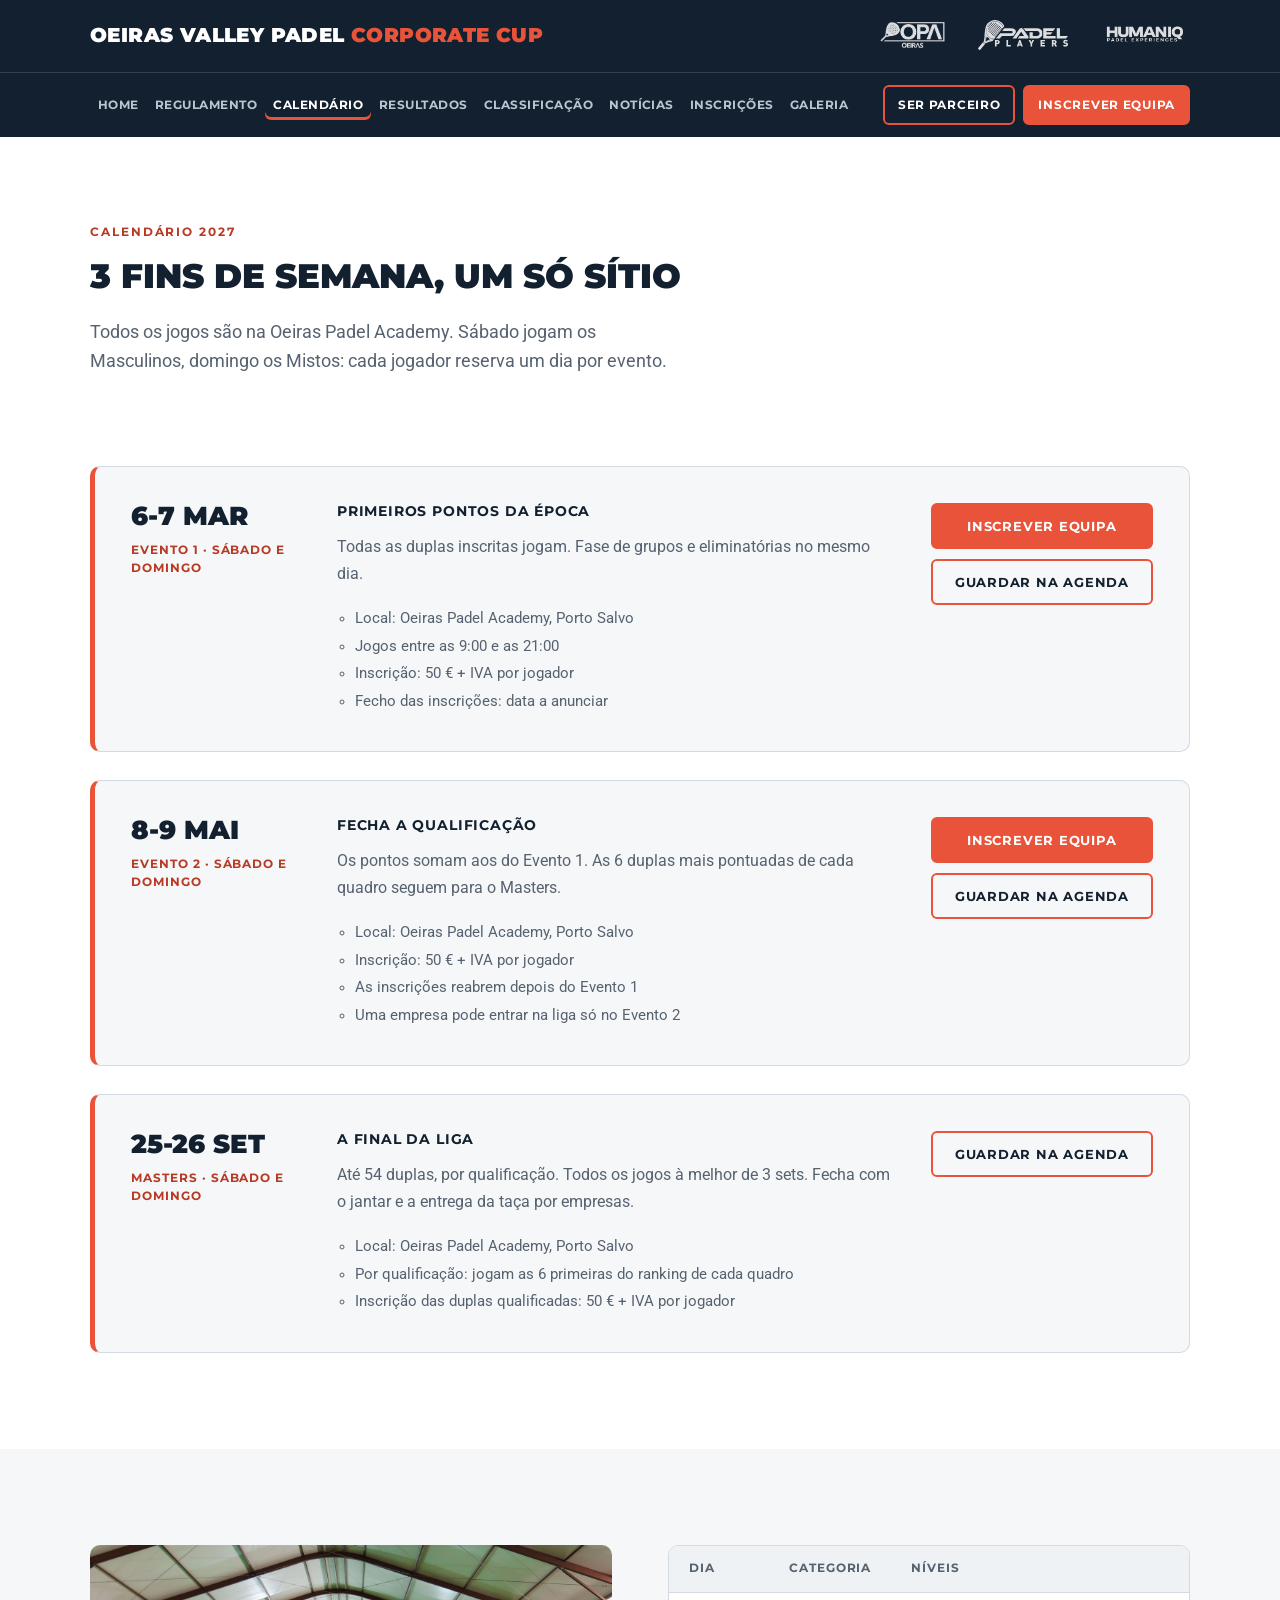
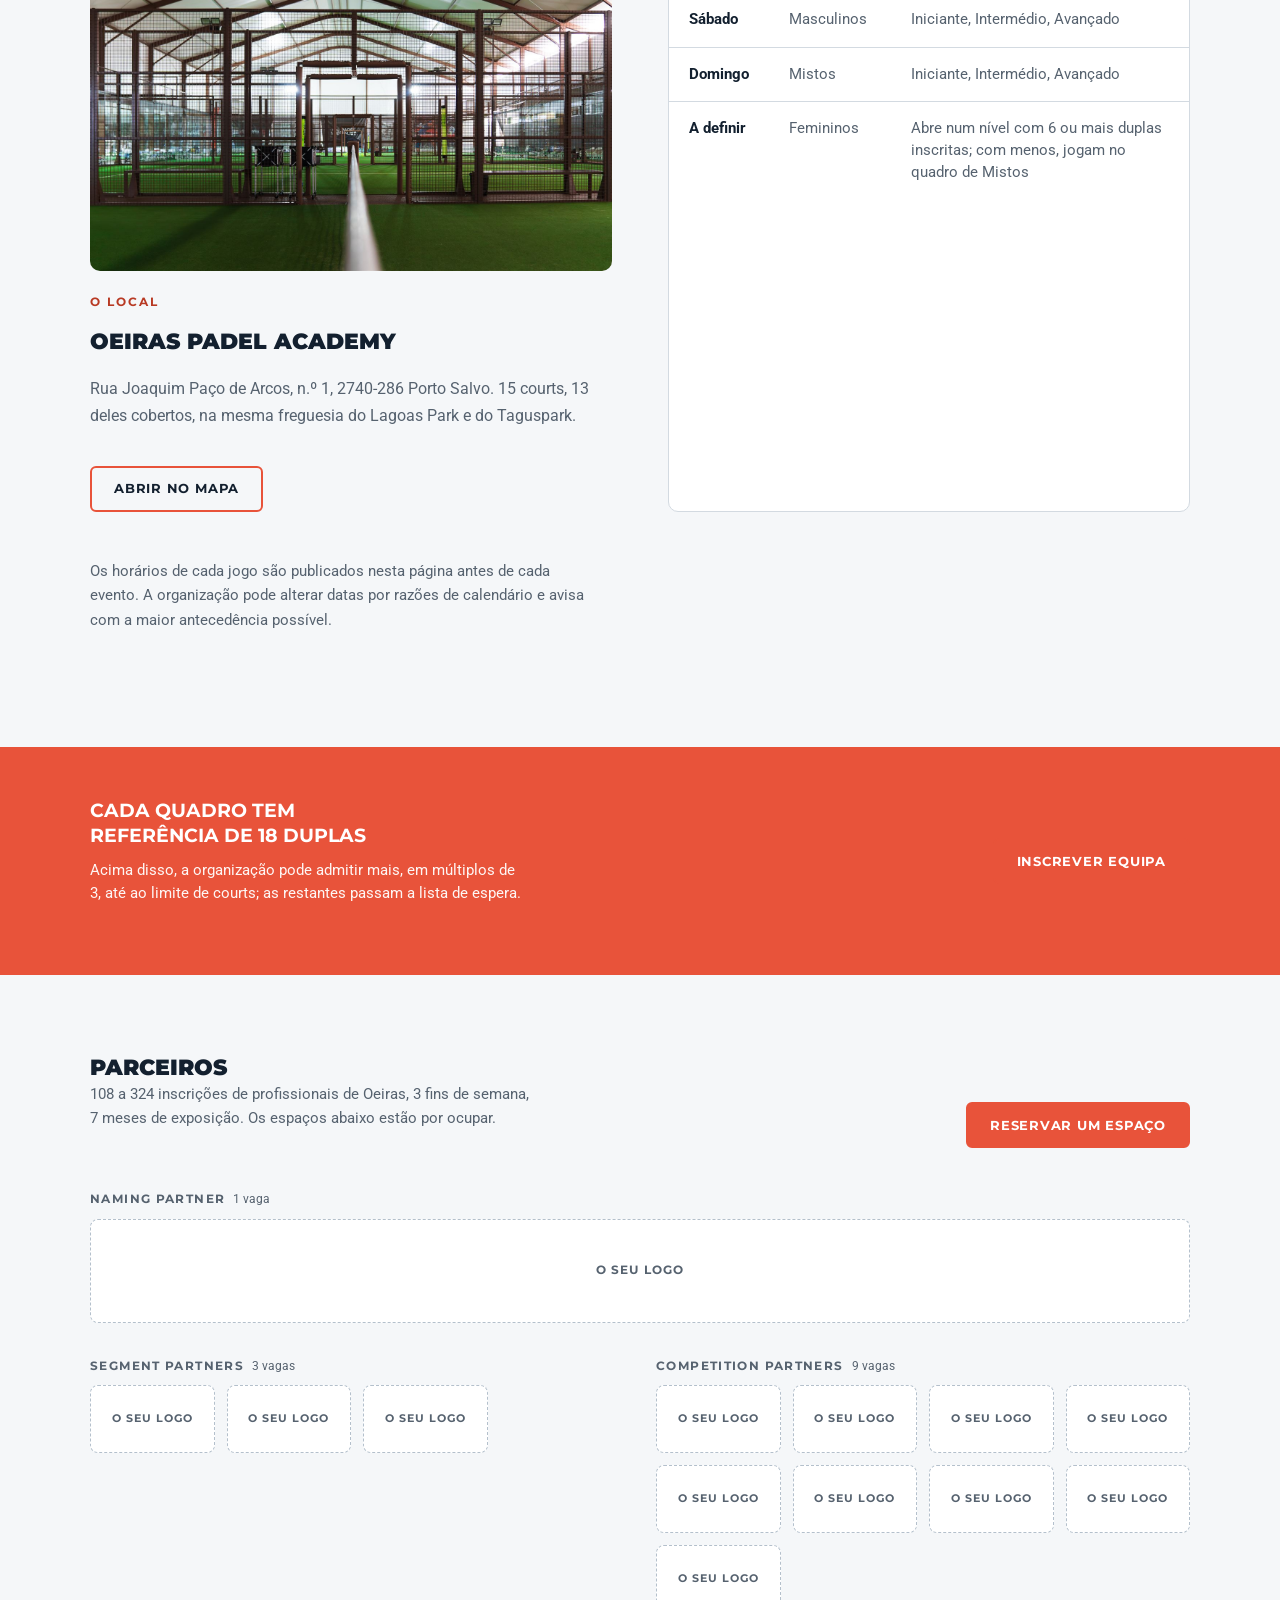
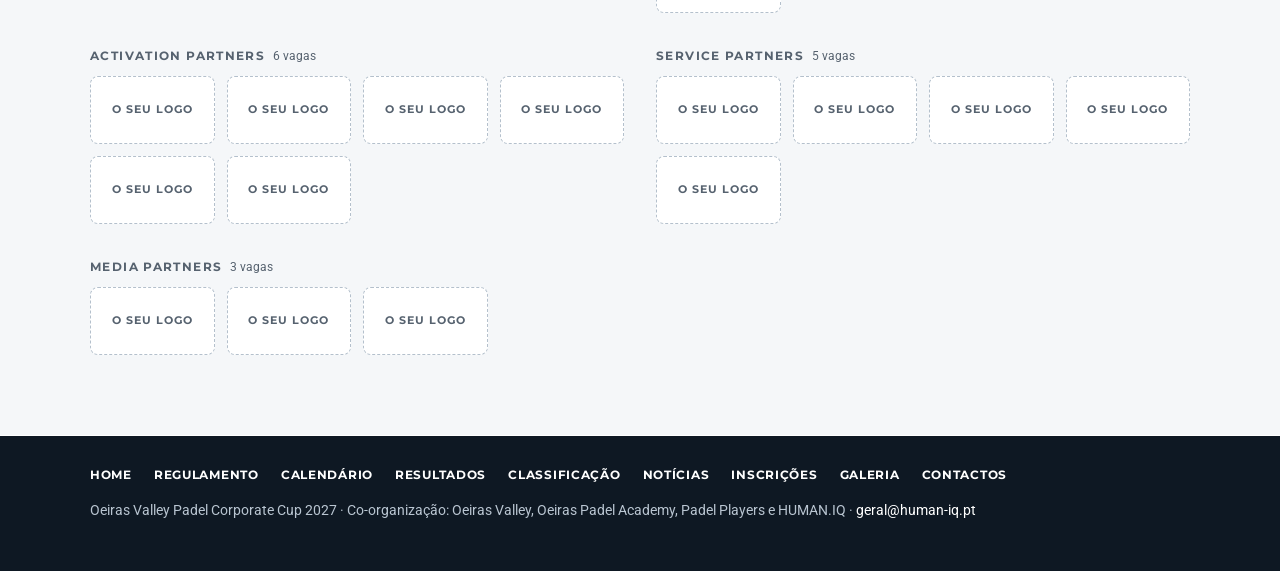
==== commit 14ee5b11: "Add files via upload" ====
--- a/calendario.html
+++ b/calendario.html
@@ -33,6 +33,7 @@
           <ul>
             <li>Local: Oeiras Padel Academy, Porto Salvo</li>
             <li>Jogos entre as 9:00 e as 21:00</li>
+            <li>Inscrição: 50 € + IVA por jogador</li>
             <li>Fecho das inscrições: data a anunciar</li>
           </ul>
         </div>
@@ -48,6 +49,7 @@
           <p>Os pontos somam aos do Evento 1. As 6 duplas mais pontuadas de cada quadro seguem para o Masters.</p>
           <ul>
             <li>Local: Oeiras Padel Academy, Porto Salvo</li>
+            <li>Inscrição: 50 € + IVA por jogador</li>
             <li>As inscrições reabrem depois do Evento 1</li>
             <li>Uma empresa pode entrar na liga só no Evento 2</li>
           </ul>
@@ -64,7 +66,8 @@
           <p>Até 54 duplas, por qualificação. Todos os jogos à melhor de 3 sets. Fecha com o jantar e a entrega da taça por empresas.</p>
           <ul>
             <li>Local: Oeiras Padel Academy, Porto Salvo</li>
-            <li>Sem inscrição: jogam as 6 primeiras do ranking de cada quadro</li>
+            <li>Por qualificação: jogam as 6 primeiras do ranking de cada quadro</li>
+            <li>Inscrição das duplas qualificadas: 50 € + IVA por jogador</li>
           </ul>
         </div>
         <div class="ov-side">
@@ -82,7 +85,7 @@
         <img src="assets/img/fotos/opa-campos.jpg" alt="Courts cobertos da Oeiras Padel Academy" style="width:100%;border-radius:10px;display:block;aspect-ratio:16/10;object-fit:cover;margin-bottom:24px">
         <p class="ov-eyebrow">O local</p>
         <h3 class="ov-h3">Oeiras Padel Academy</h3>
-        <p class="ov-text">Rua Joaquim Paço de Arcos, n.º 1, 2740-286 Porto Salvo. 15 courts cobertos, na mesma freguesia do Lagoas Park e do Taguspark.</p>
+        <p class="ov-text">Rua Joaquim Paço de Arcos, n.º 1, 2740-286 Porto Salvo. 15 courts, 13 deles cobertos, na mesma freguesia do Lagoas Park e do Taguspark.</p>
         <div class="ov-actions">
           <a class="ov-btn ov-ghost" href="https://www.google.com/maps/search/?api=1&query=Oeiras+Padel+Academy+Porto+Salvo" target="_blank" rel="noopener">Abrir no mapa</a>
         </div>
